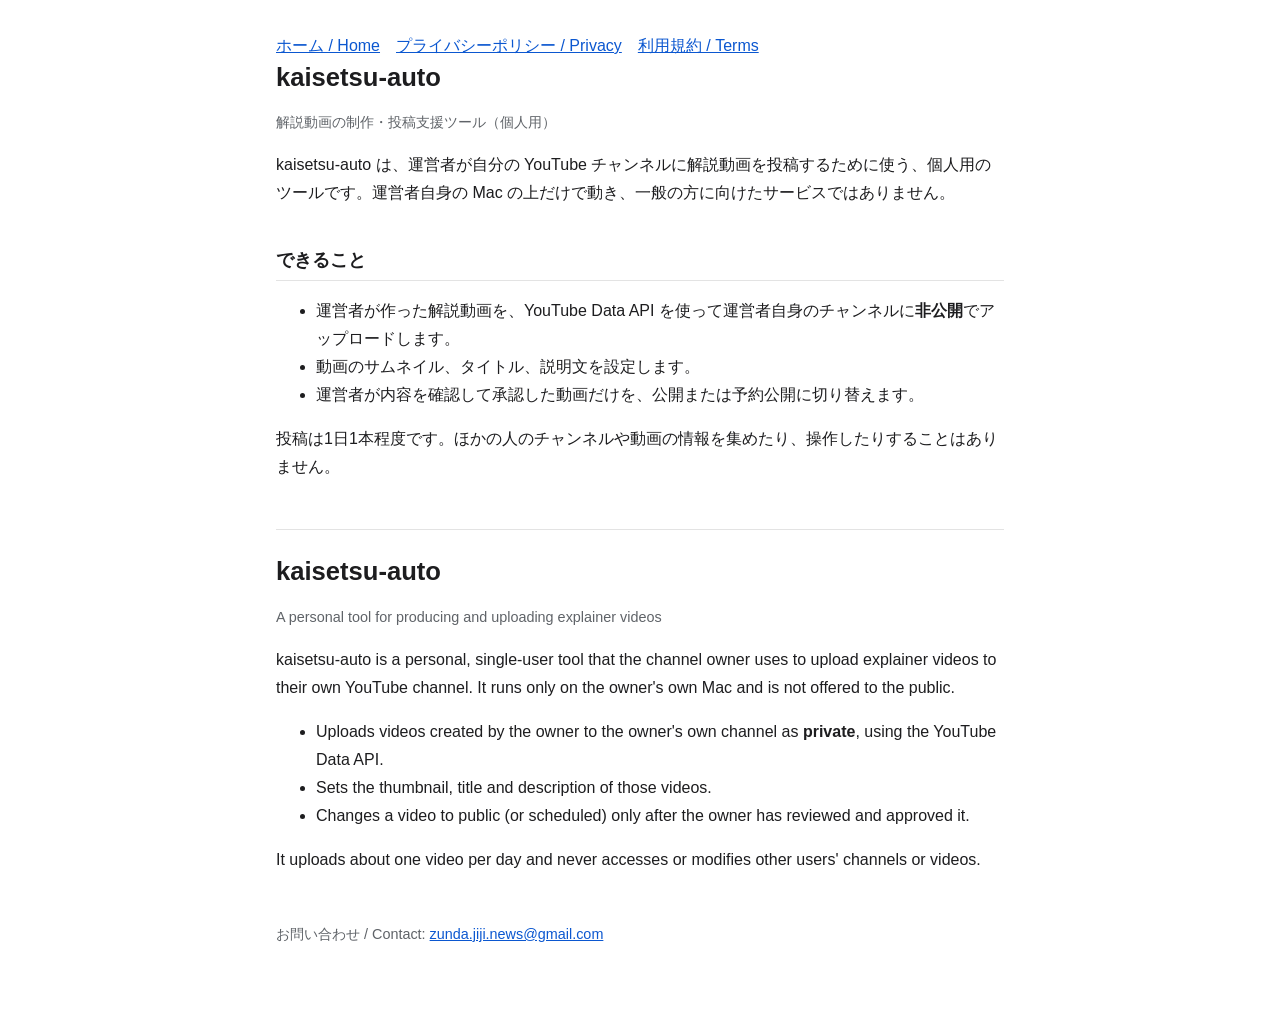
==== index.html @ 69cc6f8f "Add files via upload" ====
<!doctype html>
<html lang="ja">
<head>
<meta charset="utf-8">
<meta name="viewport" content="width=device-width, initial-scale=1">
<title>kaisetsu-auto</title>
<link rel="stylesheet" href="style.css">
</head>
<body>
<main>
<nav><a href="./">ホーム / Home</a><a href="privacy.html">プライバシーポリシー / Privacy</a><a href="terms.html">利用規約 / Terms</a></nav>
<h1>kaisetsu-auto</h1>
<p class="meta">解説動画の制作・投稿支援ツール（個人用）</p>

<p>kaisetsu-auto は、運営者が自分の YouTube チャンネルに解説動画を投稿するために使う、個人用のツールです。運営者自身の Mac の上だけで動き、一般の方に向けたサービスではありません。</p>

<h2>できること</h2>
<ul>
<li>運営者が作った解説動画を、YouTube Data API を使って運営者自身のチャンネルに<strong>非公開</strong>でアップロードします。</li>
<li>動画のサムネイル、タイトル、説明文を設定します。</li>
<li>運営者が内容を確認して承認した動画だけを、公開または予約公開に切り替えます。</li>
</ul>
<p>投稿は1日1本程度です。ほかの人のチャンネルや動画の情報を集めたり、操作したりすることはありません。</p>

<hr>
<h1 lang="en">kaisetsu-auto</h1>
<p class="meta" lang="en">A personal tool for producing and uploading explainer videos</p>
<div lang="en">
<p>kaisetsu-auto is a personal, single-user tool that the channel owner uses to upload explainer videos to their own YouTube channel. It runs only on the owner's own Mac and is not offered to the public.</p>
<ul>
<li>Uploads videos created by the owner to the owner's own channel as <strong>private</strong>, using the YouTube Data API.</li>
<li>Sets the thumbnail, title and description of those videos.</li>
<li>Changes a video to public (or scheduled) only after the owner has reviewed and approved it.</li>
</ul>
<p>It uploads about one video per day and never accesses or modifies other users' channels or videos.</p>
</div>
<footer>お問い合わせ / Contact: <a href="mailto:zunda.jiji.news@gmail.com">zunda.jiji.news@gmail.com</a></footer>
</main>
</body>
</html>
---- style.css ----
:root { --bg:#fff; --fg:#1d1d1f; --muted:#5f6368; --line:#e3e3e3; --link:#0b57d0; }
@media (prefers-color-scheme: dark) { :root { --bg:#141414; --fg:#ececec; --muted:#a8a8a8; --line:#333; --link:#8ab4f8; } }
* { box-sizing: border-box; }
body { margin:0; background:var(--bg); color:var(--fg); font:16px/1.75 -apple-system,"Hiragino Sans","Noto Sans JP",sans-serif; }
main { max-width: 760px; margin: 0 auto; padding: 32px 16px 64px; }
h1 { font-size: 1.6rem; line-height:1.4; margin:0 0 4px; }
h2 { font-size: 1.15rem; margin: 2em 0 .4em; padding-bottom:4px; border-bottom:1px solid var(--line); }
p.meta, footer { color: var(--muted); font-size:.9rem; }
a { color: var(--link); }
nav a { margin-right: 16px; }
hr { border:0; border-top:1px solid var(--line); margin:48px 0 24px; }
footer { margin-top: 48px; }
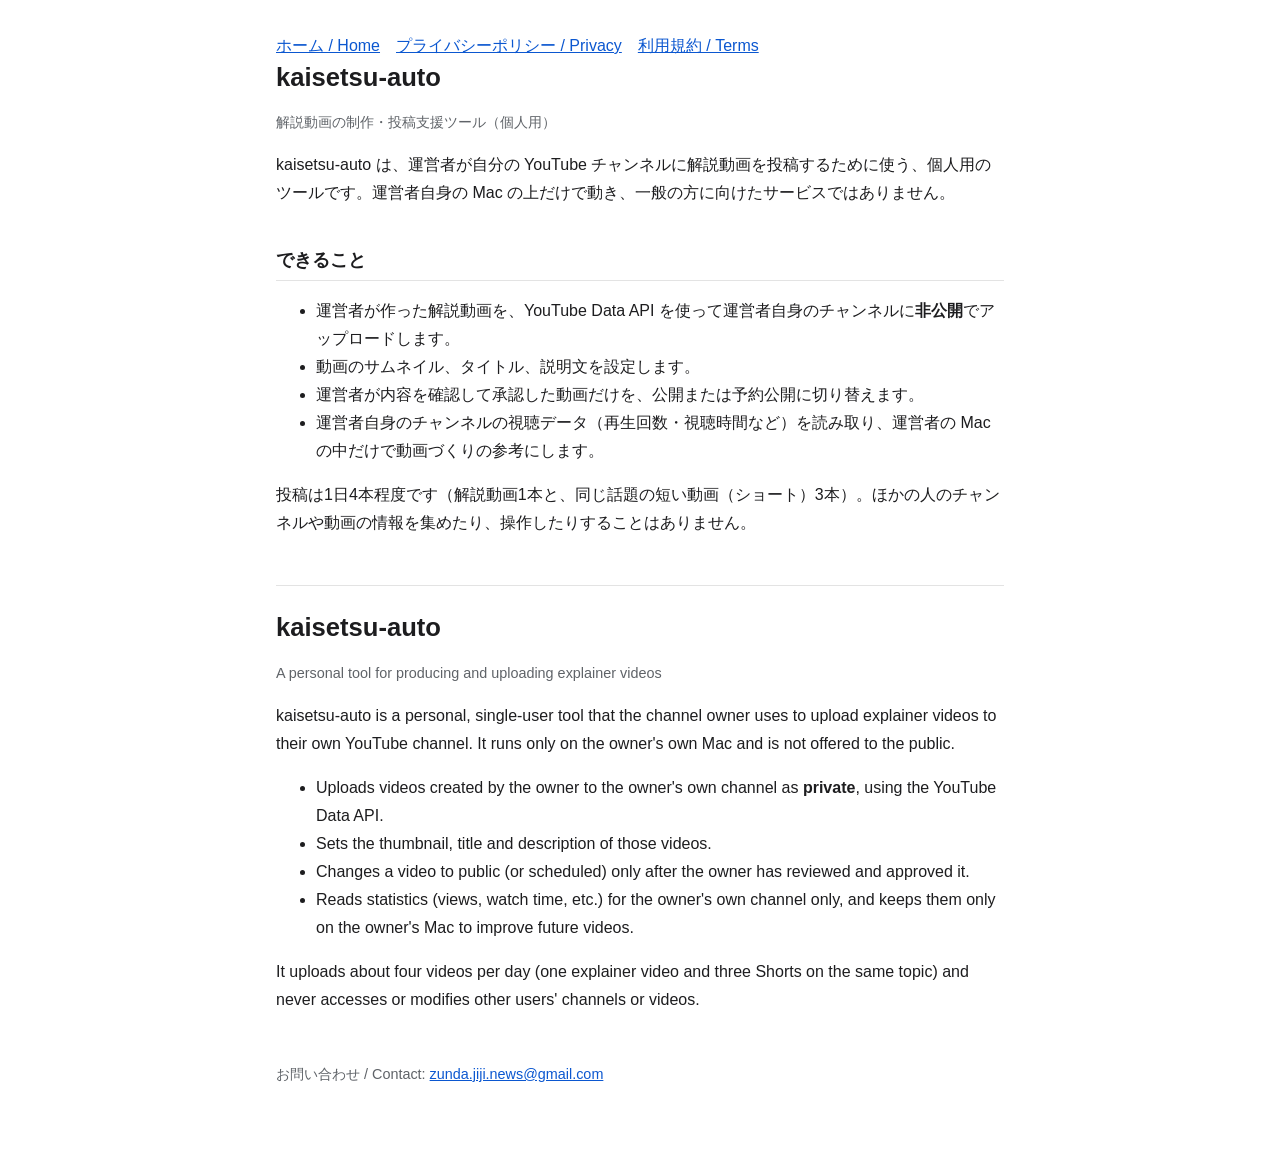
==== commit fc1e2202: "Update index.html to match current use (2026-11-17)" ====
--- a/index.html
+++ b/index.html
@@ -19,8 +19,9 @@
 <li>運営者が作った解説動画を、YouTube Data API を使って運営者自身のチャンネルに<strong>非公開</strong>でアップロードします。</li>
 <li>動画のサムネイル、タイトル、説明文を設定します。</li>
 <li>運営者が内容を確認して承認した動画だけを、公開または予約公開に切り替えます。</li>
+<li>運営者自身のチャンネルの視聴データ（再生回数・視聴時間など）を読み取り、運営者の Mac の中だけで動画づくりの参考にします。</li>
 </ul>
-<p>投稿は1日1本程度です。ほかの人のチャンネルや動画の情報を集めたり、操作したりすることはありません。</p>
+<p>投稿は1日4本程度です（解説動画1本と、同じ話題の短い動画（ショート）3本）。ほかの人のチャンネルや動画の情報を集めたり、操作したりすることはありません。</p>
 
 <hr>
 <h1 lang="en">kaisetsu-auto</h1>
@@ -31,8 +32,9 @@
 <li>Uploads videos created by the owner to the owner's own channel as <strong>private</strong>, using the YouTube Data API.</li>
 <li>Sets the thumbnail, title and description of those videos.</li>
 <li>Changes a video to public (or scheduled) only after the owner has reviewed and approved it.</li>
+<li>Reads statistics (views, watch time, etc.) for the owner's own channel only, and keeps them only on the owner's Mac to improve future videos.</li>
 </ul>
-<p>It uploads about one video per day and never accesses or modifies other users' channels or videos.</p>
+<p>It uploads about four videos per day (one explainer video and three Shorts on the same topic) and never accesses or modifies other users' channels or videos.</p>
 </div>
 <footer>お問い合わせ / Contact: <a href="mailto:zunda.jiji.news@gmail.com">zunda.jiji.news@gmail.com</a></footer>
 </main>
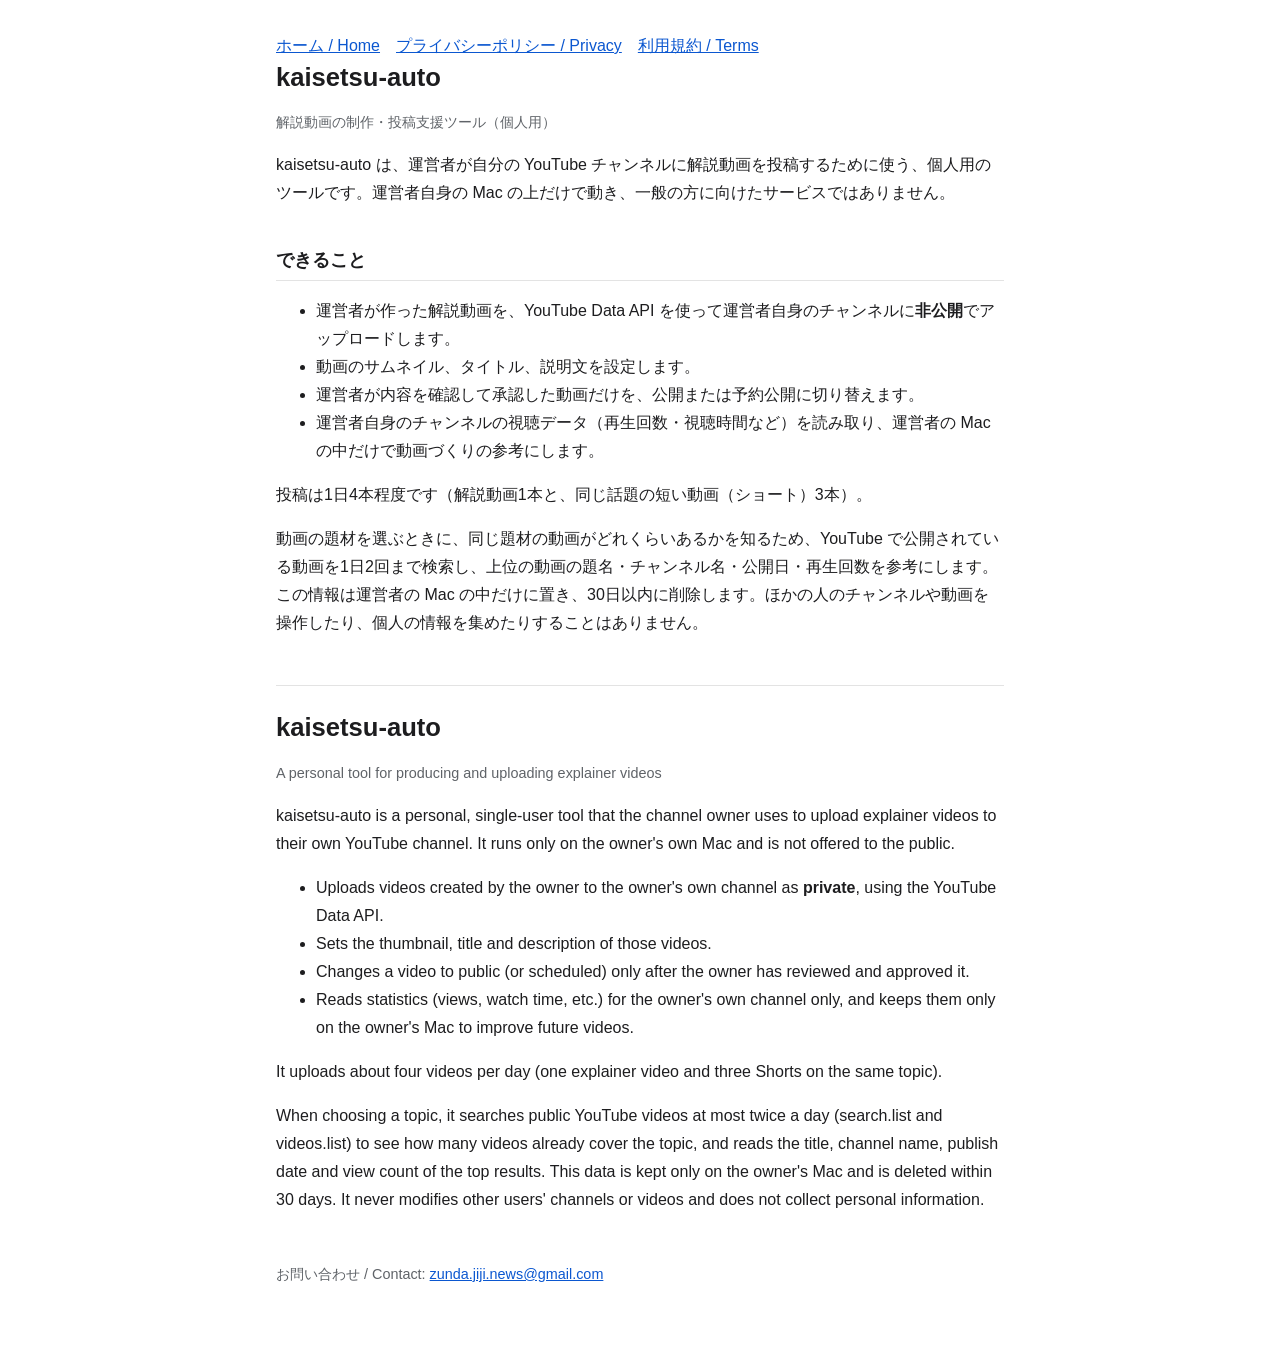
==== commit 3d37aaf5: "Describe public video search and 30-day deletion (2026-11-17)" ====
--- a/index.html
+++ b/index.html
@@ -21,7 +21,8 @@
 <li>運営者が内容を確認して承認した動画だけを、公開または予約公開に切り替えます。</li>
 <li>運営者自身のチャンネルの視聴データ（再生回数・視聴時間など）を読み取り、運営者の Mac の中だけで動画づくりの参考にします。</li>
 </ul>
-<p>投稿は1日4本程度です（解説動画1本と、同じ話題の短い動画（ショート）3本）。ほかの人のチャンネルや動画の情報を集めたり、操作したりすることはありません。</p>
+<p>投稿は1日4本程度です（解説動画1本と、同じ話題の短い動画（ショート）3本）。</p>
+<p>動画の題材を選ぶときに、同じ題材の動画がどれくらいあるかを知るため、YouTube で公開されている動画を1日2回まで検索し、上位の動画の題名・チャンネル名・公開日・再生回数を参考にします。この情報は運営者の Mac の中だけに置き、30日以内に削除します。ほかの人のチャンネルや動画を操作したり、個人の情報を集めたりすることはありません。</p>
 
 <hr>
 <h1 lang="en">kaisetsu-auto</h1>
@@ -34,7 +35,8 @@
 <li>Changes a video to public (or scheduled) only after the owner has reviewed and approved it.</li>
 <li>Reads statistics (views, watch time, etc.) for the owner's own channel only, and keeps them only on the owner's Mac to improve future videos.</li>
 </ul>
-<p>It uploads about four videos per day (one explainer video and three Shorts on the same topic) and never accesses or modifies other users' channels or videos.</p>
+<p>It uploads about four videos per day (one explainer video and three Shorts on the same topic).</p>
+<p>When choosing a topic, it searches public YouTube videos at most twice a day (search.list and videos.list) to see how many videos already cover the topic, and reads the title, channel name, publish date and view count of the top results. This data is kept only on the owner's Mac and is deleted within 30 days. It never modifies other users' channels or videos and does not collect personal information.</p>
 </div>
 <footer>お問い合わせ / Contact: <a href="mailto:zunda.jiji.news@gmail.com">zunda.jiji.news@gmail.com</a></footer>
 </main>
